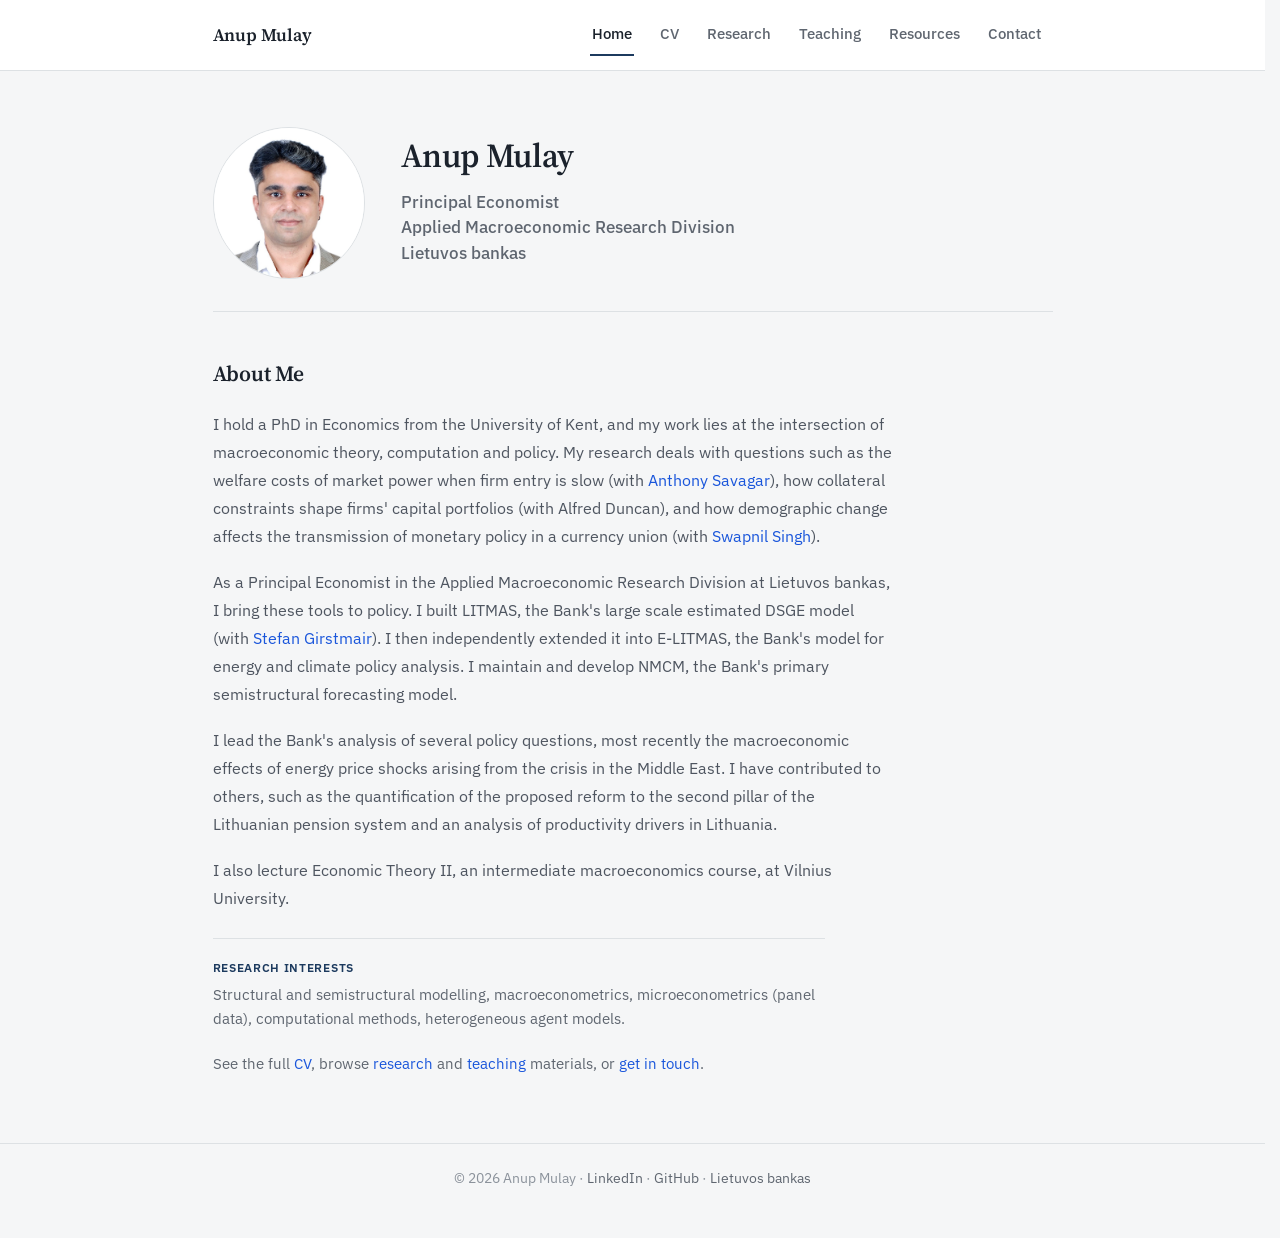
==== index.html @ 10b52e6d "Split the bio's Lietuvos bankas paragraph into models and policy work Co-Authored-By: Claude Opus 5." ====
<!DOCTYPE html>
<html lang="en">
<head>
<meta charset="UTF-8">
<meta name="viewport" content="width=device-width, initial-scale=1.0">
<title>Anup Mulay, Economist</title>
<meta name="description" content="Anup Mulay is a Principal Economist at Lietuvos bankas specialising in structural and semistructural modelling and macroeconomic policy.">
<meta property="og:title" content="Anup Mulay, Economist">
<meta property="og:description" content="Principal Economist, Lietuvos bankas. Structural and semistructural modelling, policy scenarios, and macroeconomic forecasting.">
<meta property="og:type" content="website">
<meta property="og:image" content="assets/images/anup-mulay.jpg?v=2">
<meta name="google-site-verification" content="DKYR2qPB0Q_RHC6xR3OHBhrATOB_sz1ToDyqzYiDLmU" />
<link rel="icon" href="data:,">
<link rel="preconnect" href="https://fonts.googleapis.com">
<link rel="preconnect" href="https://fonts.gstatic.com" crossorigin>
<link rel="stylesheet" href="https://fonts.googleapis.com/css2?family=IBM+Plex+Sans:wght@400;500;600;700&family=Source+Serif+4:opsz,wght@8..60,500;8..60,600;8..60,700&display=swap">
<link rel="stylesheet" href="css/style.css?v=2">
</head>
<body>

<header class="site-header">
  <div class="nav-inner">
    <a class="brand" href="index.html">Anup Mulay</a>
    <button class="nav-toggle" aria-label="Toggle navigation">☰</button>
    <nav class="site-nav">
      <ul>
        <li><a href="index.html" class="active">Home</a></li>
        <li><a href="cv.html">CV</a></li>
        <li><a href="research.html">Research</a></li>
        <li><a href="teaching.html">Teaching</a></li>
        <li><a href="resources.html">Resources</a></li>
        <li><a href="contact.html">Contact</a></li>
      </ul>
    </nav>
  </div>
</header>

<main class="wrap">

  <section class="hero">
    <div class="hero-grid">
      <img class="avatar" src="assets/images/anup-mulay.jpg?v=2" alt="Anup Mulay">
      <div>
        <h1>Anup Mulay</h1>
        <p class="role">
          Principal Economist<br>
          Applied Macroeconomic Research Division<br>
          Lietuvos bankas
        </p>
      </div>
    </div>
  </section>

  <section class="section">
    <h2>About Me</h2>
    <div class="bio-text">
      <p>
        I hold a PhD in Economics from the University of Kent, and my work lies at the
        intersection of macroeconomic theory, computation and policy. My research deals with
        questions such as the welfare costs of market power when firm entry is slow (with
        <a href="https://www.asavagar.com/" target="_blank" rel="noopener">Anthony Savagar</a>), how collateral constraints shape firms' capital portfolios (with
        Alfred Duncan), and how demographic change affects the transmission of monetary policy in
        a currency union (with <a href="https://swapnil1987.github.io/" target="_blank" rel="noopener">Swapnil Singh</a>).
      </p>
      <p>
        As a Principal Economist in the Applied Macroeconomic Research Division at Lietuvos
        bankas, I bring these tools to policy. I built LITMAS, the Bank's large scale estimated
        DSGE model (with <a href="https://stefangirstmair.github.io/" target="_blank" rel="noopener">Stefan Girstmair</a>). I then independently extended it into E-LITMAS,
        the Bank's model for energy and climate policy analysis. I maintain and develop NMCM, the
        Bank's primary semistructural forecasting model.
      </p>
      <p>
        I lead the Bank's analysis of several policy questions, most recently the macroeconomic
        effects of energy price shocks arising from the crisis in the Middle East. I have
        contributed to others, such as the quantification of the proposed reform to the second pillar of the
        Lithuanian pension system and an analysis of productivity drivers in Lithuania.
      </p>
      <p>
        I also lecture Economic Theory II, an intermediate macroeconomics course, at Vilnius
        University.
      </p>
    </div>

    <p class="interests">
      <span class="interests-label">Research interests</span>
      Structural and semistructural modelling, macroeconometrics, microeconometrics (panel data), computational methods, heterogeneous agent models.
    </p>

    <p class="more-links">
      See the full <a href="cv.html">CV</a>, browse <a href="research.html">research</a> and
      <a href="teaching.html">teaching</a> materials, or <a href="contact.html">get in touch</a>.
    </p>
  </section>

</main>

<footer class="site-footer">
  <div class="wrap">
    &copy; <span id="year"></span> Anup Mulay &middot;
    <a href="https://www.linkedin.com/in/anupmulay1" target="_blank" rel="noopener">LinkedIn</a> &middot;
    <a href="https://github.com/anupmulay" target="_blank" rel="noopener">GitHub</a> &middot;
    <a href="https://www.lb.lt/en/anup-shamsundar-mulay" target="_blank" rel="noopener">Lietuvos bankas</a>
  </div>
</footer>

<script src="js/main.js"></script>
<script>document.getElementById("year").textContent = new Date().getFullYear();</script>
</body>
</html>
---- css/style.css ----
/* ===== Design tokens: Navy & Slate ===== */
:root {
  --bg: #f5f6f7;
  --surface: #ffffff;
  --border: #dde1e4;
  --text: #1b222c;
  --text-muted: #5f6670;
  --text-faint: #8b929b;
  --accent: #1c3a5e;
  --accent-dark: #142a44;
  --accent-tint: #e4e9ee;
  --link: #1a56db;
  --link-hover: #123f9e;
  --shadow: none;
  --shadow-md: none;
  --radius: 4px;
  --max-width: 880px;
  --font-ui: 'IBM Plex Sans', -apple-system, BlinkMacSystemFont, "Segoe UI", Roboto, Helvetica, Arial, sans-serif;
  --font-display: 'Source Serif 4', Georgia, 'Times New Roman', serif;
}

* { box-sizing: border-box; }

html { scroll-behavior: smooth; scrollbar-gutter: stable; }

body {
  margin: 0;
  background: var(--bg);
  color: var(--text);
  font-family: var(--font-ui);
  line-height: 1.6;
  -webkit-font-smoothing: antialiased;
}

a { color: var(--link); text-decoration: none; }
a:hover { color: var(--link-hover); text-decoration: underline; }

img { max-width: 100%; display: block; }

.wrap {
  max-width: var(--max-width);
  margin: 0 auto;
  padding: 0 20px;
}

/* ===== Header / Nav ===== */
header.site-header {
  position: sticky;
  top: 0;
  z-index: 10;
  background: var(--surface);
  border-bottom: 1px solid var(--border);
}

.nav-inner {
  max-width: var(--max-width);
  margin: 0 auto;
  padding: 14px 20px;
  display: flex;
  align-items: center;
  justify-content: space-between;
}

.brand {
  font-family: var(--font-display);
  font-weight: 600;
  font-size: 1.1rem;
  color: var(--text);
  letter-spacing: -0.01em;
}
.brand:hover { color: var(--text); text-decoration: none; }

nav.site-nav ul {
  list-style: none;
  display: flex;
  gap: 4px;
  margin: 0;
  padding: 0;
}

nav.site-nav a {
  color: var(--text-muted);
  font-size: 0.92rem;
  font-weight: 500;
  padding: 8px 2px;
  margin: 0 10px;
  border-bottom: 2px solid transparent;
  display: inline-block;
}

nav.site-nav a:hover {
  color: var(--text);
  text-decoration: none;
  border-bottom-color: var(--border);
}

nav.site-nav a.active {
  color: var(--text);
  border-bottom-color: var(--accent);
}

.nav-toggle {
  display: none;
  background: none;
  border: 1px solid var(--border);
  border-radius: 8px;
  padding: 7px 10px;
  color: var(--text);
  font-size: 1rem;
  cursor: pointer;
}

@media (max-width: 640px) {
  .nav-toggle { display: block; }
  nav.site-nav {
    display: none;
    width: 100%;
  }
  nav.site-nav.open { display: block; }
  nav.site-nav ul {
    flex-direction: column;
    gap: 2px;
    padding: 8px 0 14px;
  }
  nav.site-nav a {
    margin: 0;
    border-bottom: none;
    border-left: 2px solid transparent;
    padding: 8px 12px;
  }
  nav.site-nav a:hover { border-left-color: var(--border); }
  nav.site-nav a.active { border-left-color: var(--accent); }
  .nav-inner { flex-wrap: wrap; }
}

/* ===== Hero ===== */
.hero {
  padding: 56px 0 32px;
  border-bottom: 1px solid var(--border);
}

.hero-grid {
  display: flex;
  align-items: center;
  gap: 36px;
}

.avatar {
  width: 152px;
  height: 152px;
  border-radius: 50%;
  object-fit: cover;
  border: 1px solid var(--border);
  flex-shrink: 0;
}

.avatar-fallback {
  width: 128px;
  height: 128px;
  border-radius: 50%;
  background: var(--accent);
  color: #fff;
  display: flex;
  align-items: center;
  justify-content: center;
  font-size: 2.2rem;
  font-weight: 700;
  flex-shrink: 0;
  box-shadow: var(--shadow-md);
}

.hero h1 {
  font-family: var(--font-display);
  font-weight: 600;
  margin: 0 0 6px;
  font-size: 2.1rem;
  letter-spacing: -0.01em;
}

.hero .role {
  margin: 0 0 10px;
  color: var(--text-muted);
  font-size: 1.08rem;
  font-weight: 500;
  line-height: 1.5;
}

@media (max-width: 560px) {
  .hero-grid { flex-direction: column; text-align: center; align-items: center; }
}

/* ===== Bio ===== */
.bio-text p {
  color: #4e5560;
  font-size: 1rem;
  line-height: 1.75;
  max-width: 68ch;
  margin: 0 0 18px;
  text-align: left;
}
.bio-text p:last-child { margin-bottom: 0; }

.interests {
  margin: 26px 0 0;
  padding-top: 20px;
  border-top: 1px solid var(--border);
  color: var(--text-muted);
  font-size: 0.92rem;
  max-width: 68ch;
}
.interests-label {
  display: block;
  text-transform: uppercase;
  letter-spacing: 0.06em;
  font-size: 0.72rem;
  font-weight: 600;
  color: var(--accent);
  margin-bottom: 6px;
}

.more-links {
  margin: 20px 0 0;
  color: var(--text-muted);
  font-size: 0.95rem;
  max-width: 68ch;
}

/* ===== Section / cards ===== */
.section { padding: 28px 0; }
.section h2 {
  font-family: var(--font-display);
  font-weight: 600;
  font-size: 1.35rem;
  letter-spacing: -0.01em;
  margin-bottom: 18px;
}

.card {
  background: var(--surface);
  border: 1px solid var(--border);
  border-radius: var(--radius);
  padding: 20px 22px;
  box-shadow: var(--shadow);
}

.card + .card { margin-top: 14px; }

/* ===== Timeline (CV) ===== */
.timeline-item {
  border-left: 2px solid var(--border);
  padding: 2px 0 24px 22px;
  position: relative;
}
.timeline-item::before {
  content: "";
  position: absolute;
  left: -6px;
  top: 4px;
  width: 10px;
  height: 10px;
  border-radius: 50%;
  background: var(--accent);
}
.timeline-item:last-child { padding-bottom: 2px; }

.timeline-item h3 {
  font-family: var(--font-display);
  font-weight: 600;
  margin: 0 0 2px;
  font-size: 1.05rem;
}
.timeline-item .org {
  color: var(--accent-dark);
  font-weight: 600;
  font-size: 0.92rem;
}
.timeline-item .meta {
  color: var(--text-faint);
  font-size: 0.82rem;
  margin: 2px 0 8px;
}
.timeline-item ul {
  margin: 6px 0 0;
  padding-left: 18px;
  color: var(--text-muted);
  font-size: 0.92rem;
}
.timeline-item p {
  color: var(--text-muted);
  font-size: 0.92rem;
  margin: 6px 0 0;
}
/* a second dated part under the same heading (e.g. two research assistant posts) */
.timeline-item ul + .org,
.timeline-item p + .org { margin-top: 14px; }

/* ===== Buttons ===== */
.btn {
  display: inline-flex;
  align-items: center;
  gap: 6px;
  background: var(--accent);
  color: #fff;
  font-weight: 600;
  font-size: 0.9rem;
  padding: 10px 18px;
  border-radius: 8px;
  box-shadow: var(--shadow);
}
.btn:hover { background: var(--accent-dark); color: #fff; text-decoration: none; }

.btn-outline {
  background: transparent;
  color: var(--accent-dark);
  border: 1px solid var(--accent);
}
.btn-outline:hover { background: var(--accent-tint); color: var(--accent-dark); }

/* ===== Research cards ===== */
.paper .paper-title {
  font-family: var(--font-display);
  font-size: 1.1rem;
  font-weight: 600;
  margin: 0 0 4px;
}
.paper .paper-meta {
  color: var(--text-faint);
  font-size: 0.85rem;
  margin: 0 0 10px;
}
.paper .status {
  display: inline-block;
  font-size: 0.75rem;
  font-weight: 700;
  text-transform: uppercase;
  letter-spacing: 0.03em;
  color: var(--accent-dark);
  background: var(--accent-tint);
  padding: 3px 9px;
  border-radius: 999px;
  margin-bottom: 10px;
}
.paper p { color: var(--text-muted); margin: 0 0 10px; font-size: 0.95rem; }

/* ===== Teaching ===== */
.lecture-list {
  list-style: none;
  margin: 0;
  padding: 0;
}
.lecture-item {
  display: flex;
  align-items: baseline;
  justify-content: space-between;
  gap: 16px;
  padding: 14px 0;
  border-bottom: 1px solid var(--border);
}
.lecture-item:last-child { border-bottom: none; }
.lecture-num {
  font-family: var(--font-display);
  color: var(--accent);
  font-weight: 600;
  font-size: 0.85rem;
  flex-shrink: 0;
  width: 70px;
}
.lecture-body { flex: 1; min-width: 0; }
.lecture-title { font-weight: 600; font-size: 0.95rem; margin: 0 0 2px; }
.lecture-topics { color: var(--text-faint); font-size: 0.82rem; margin: 0; }
.lecture-dl {
  flex-shrink: 0;
  font-size: 0.82rem;
  font-weight: 600;
  color: var(--accent);
  padding: 6px 12px;
  border: 1px solid var(--border);
  border-radius: 7px;
}
.lecture-dl:hover { background: var(--accent-tint); text-decoration: none; }

/* ===== Resource lists ===== */
.resource-list {
  list-style: none;
  margin: 0;
  padding: 0;
}
.resource-list li {
  padding: 10px 0;
  border-bottom: 1px solid var(--border);
  font-size: 0.95rem;
}
.resource-list li:last-child { border-bottom: none; }
.resource-list a { font-weight: 600; }
.resource-list .url {
  display: block;
  color: var(--text-faint);
  font-size: 0.8rem;
  margin-top: 2px;
}

/* ===== Contact ===== */
.contact-grid {
  display: grid;
  grid-template-columns: repeat(auto-fit, minmax(220px, 1fr));
  gap: 14px;
}
.contact-card {
  background: var(--surface);
  border: 1px solid var(--border);
  border-radius: var(--radius);
  padding: 18px;
  box-shadow: var(--shadow);
  display: flex;
  align-items: center;
  gap: 12px;
}
.contact-card .icon {
  width: 38px;
  height: 38px;
  border-radius: 10px;
  background: var(--accent-tint);
  color: var(--accent-dark);
  display: flex;
  align-items: center;
  justify-content: center;
  font-size: 1.1rem;
  flex-shrink: 0;
}
.contact-card .contact-name {
  font-weight: 600;
  font-size: 0.95rem;
  min-width: 0;
}

/* ===== Footer ===== */
footer.site-footer {
  border-top: 1px solid var(--border);
  margin-top: 40px;
  padding: 24px 0 48px;
  color: var(--text-faint);
  font-size: 0.85rem;
  text-align: center;
}
footer.site-footer a { color: var(--text-muted); }
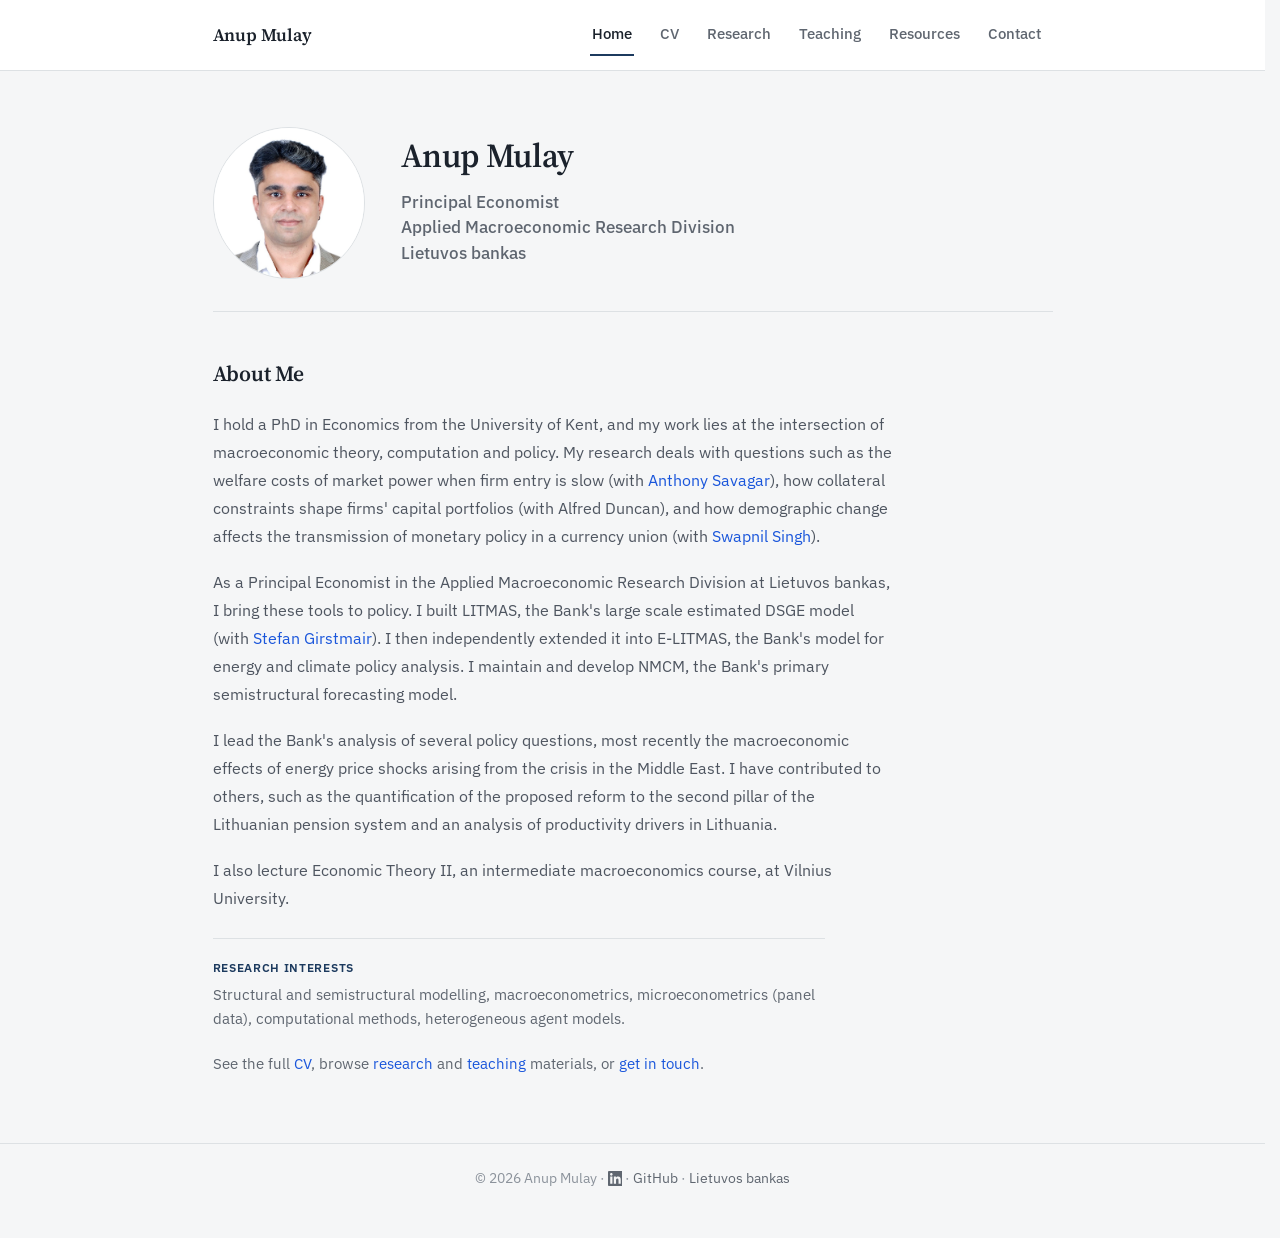
==== commit 4997ed0d: "Show the LinkedIn logo instead of the word in the footer and contact card Co-Authored-By: Claude Opu" ====
--- a/index.html
+++ b/index.html
@@ -14,7 +14,7 @@
 <link rel="preconnect" href="https://fonts.googleapis.com">
 <link rel="preconnect" href="https://fonts.gstatic.com" crossorigin>
 <link rel="stylesheet" href="https://fonts.googleapis.com/css2?family=IBM+Plex+Sans:wght@400;500;600;700&family=Source+Serif+4:opsz,wght@8..60,500;8..60,600;8..60,700&display=swap">
-<link rel="stylesheet" href="css/style.css?v=2">
+<link rel="stylesheet" href="css/style.css?v=3">
 </head>
 <body>
 
@@ -97,7 +97,7 @@
 <footer class="site-footer">
   <div class="wrap">
     &copy; <span id="year"></span> Anup Mulay &middot;
-    <a href="https://www.linkedin.com/in/anupmulay1" target="_blank" rel="noopener">LinkedIn</a> &middot;
+    <a href="https://www.linkedin.com/in/anupmulay1" target="_blank" rel="noopener" aria-label="LinkedIn" title="LinkedIn"><svg class="li-logo" viewBox="0 0 24 24" aria-hidden="true" focusable="false"><path fill-rule="evenodd" d="M20.447 20.452h-3.554v-5.569c0-1.328-.027-3.037-1.852-3.037-1.853 0-2.136 1.445-2.136 2.939v5.667H9.351V9h3.414v1.561h.046c.477-.9 1.637-1.85 3.37-1.85 3.601 0 4.267 2.37 4.267 5.455v6.286zM5.337 7.433c-1.144 0-2.063-.926-2.063-2.065 0-1.138.92-2.063 2.063-2.063 1.14 0 2.064.925 2.064 2.063 0 1.139-.925 2.065-2.064 2.065zm1.782 13.019H3.555V9h3.564v11.452zM22.225 0H1.771C.792 0 0 .774 0 1.729v20.542C0 23.227.792 24 1.771 24h20.451C23.2 24 24 23.227 24 22.271V1.729C24 .774 23.2 0 22.222 0h.003z"/></svg></a> &middot;
     <a href="https://github.com/anupmulay" target="_blank" rel="noopener">GitHub</a> &middot;
     <a href="https://www.lb.lt/en/anup-shamsundar-mulay" target="_blank" rel="noopener">Lietuvos bankas</a>
   </div>
--- a/css/style.css
+++ b/css/style.css
@@ -427,6 +427,10 @@
   font-size: 1.1rem;
   flex-shrink: 0;
 }
+.contact-card .icon svg {
+  width: 20px;
+  height: 20px;
+}
 .contact-card .contact-name {
   font-weight: 600;
   font-size: 0.95rem;
@@ -443,3 +447,12 @@
   text-align: center;
 }
 footer.site-footer a { color: var(--text-muted); }
+
+/* ===== LinkedIn logo (footer and contact card) ===== */
+.li-logo {
+  display: inline-block;
+  width: 1.1em;
+  height: 1.1em;
+  fill: currentColor;
+  vertical-align: -0.2em;
+}
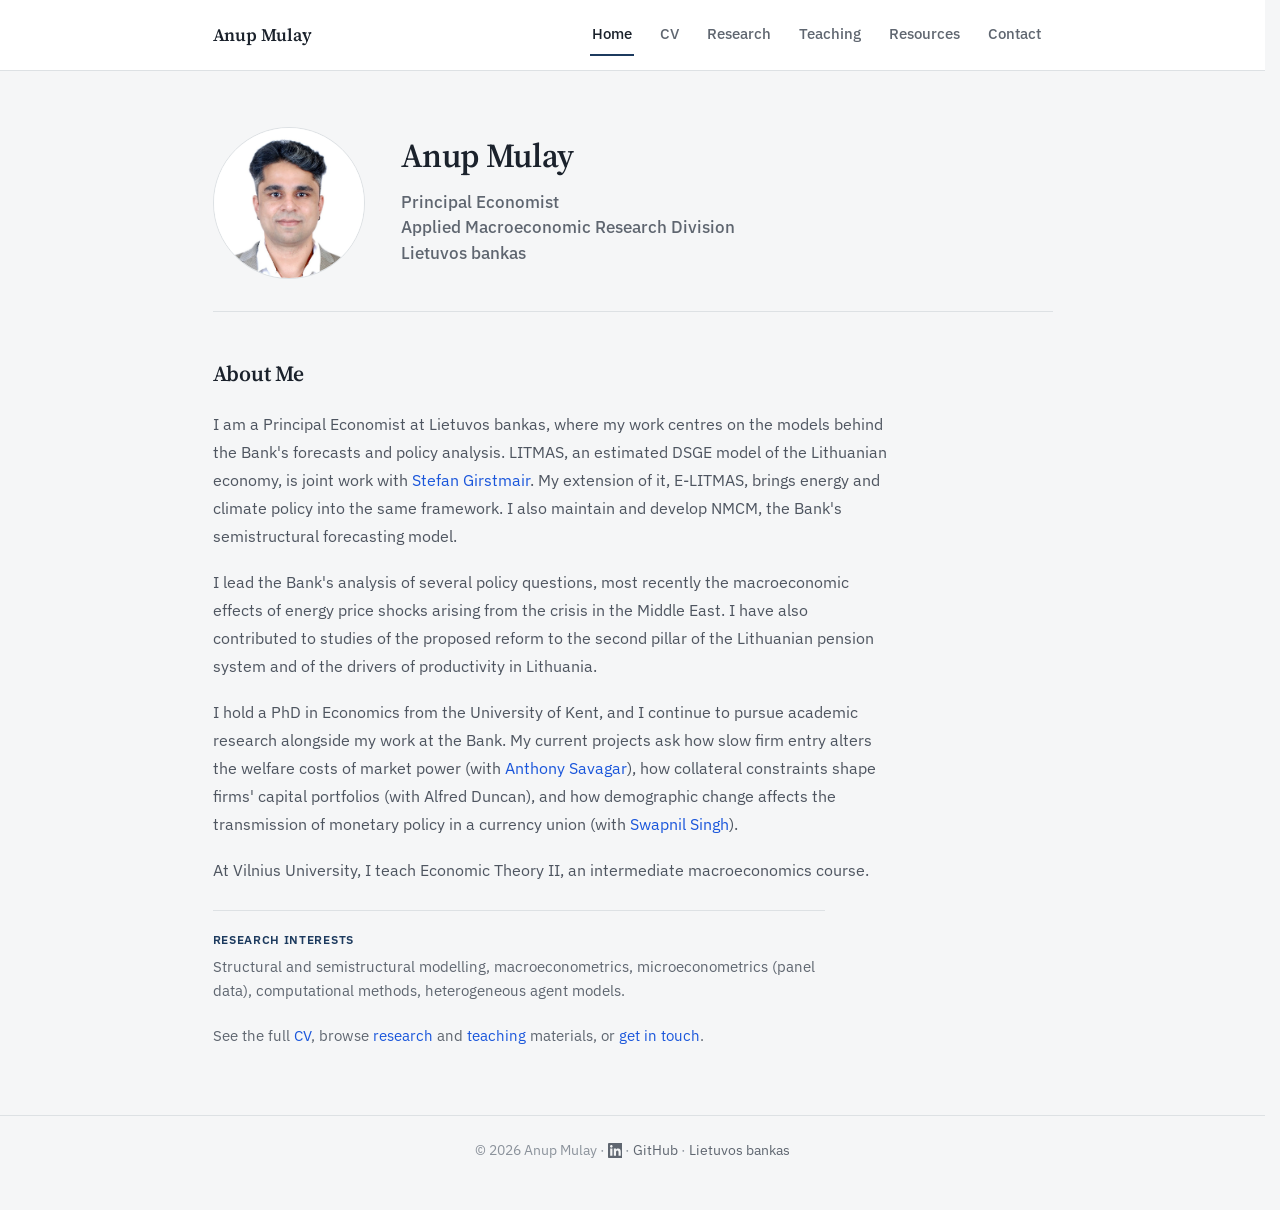
==== commit 50e036be: "Rewrite the bio, CV and research text in an understated tone The bio now opens with the Bank's model" ====
--- a/index.html
+++ b/index.html
@@ -55,29 +55,27 @@
     <h2>About Me</h2>
     <div class="bio-text">
       <p>
-        I hold a PhD in Economics from the University of Kent, and my work lies at the
-        intersection of macroeconomic theory, computation and policy. My research deals with
-        questions such as the welfare costs of market power when firm entry is slow (with
-        <a href="https://www.asavagar.com/" target="_blank" rel="noopener">Anthony Savagar</a>), how collateral constraints shape firms' capital portfolios (with
-        Alfred Duncan), and how demographic change affects the transmission of monetary policy in
-        a currency union (with <a href="https://swapnil1987.github.io/" target="_blank" rel="noopener">Swapnil Singh</a>).
-      </p>
-      <p>
-        As a Principal Economist in the Applied Macroeconomic Research Division at Lietuvos
-        bankas, I bring these tools to policy. I built LITMAS, the Bank's large scale estimated
-        DSGE model (with <a href="https://stefangirstmair.github.io/" target="_blank" rel="noopener">Stefan Girstmair</a>). I then independently extended it into E-LITMAS,
-        the Bank's model for energy and climate policy analysis. I maintain and develop NMCM, the
-        Bank's primary semistructural forecasting model.
+        I am a Principal Economist at Lietuvos bankas, where my work centres on the models behind
+        the Bank's forecasts and policy analysis. LITMAS, an estimated DSGE model of the
+        Lithuanian economy, is joint work with <a href="https://stefangirstmair.github.io/" target="_blank" rel="noopener">Stefan Girstmair</a>. My extension of it,
+        E-LITMAS, brings energy and climate policy into the same framework. I also maintain and
+        develop NMCM, the Bank's semistructural forecasting model.
       </p>
       <p>
         I lead the Bank's analysis of several policy questions, most recently the macroeconomic
-        effects of energy price shocks arising from the crisis in the Middle East. I have
-        contributed to others, such as the quantification of the proposed reform to the second pillar of the
-        Lithuanian pension system and an analysis of productivity drivers in Lithuania.
+        effects of energy price shocks arising from the crisis in the Middle East. I have also
+        contributed to studies of the proposed reform to the second pillar of the Lithuanian
+        pension system and of the drivers of productivity in Lithuania.
       </p>
       <p>
-        I also lecture Economic Theory II, an intermediate macroeconomics course, at Vilnius
-        University.
+        I hold a PhD in Economics from the University of Kent, and I continue to pursue academic
+        research alongside my work at the Bank. My current projects ask how slow firm entry alters
+        the welfare costs of market power (with <a href="https://www.asavagar.com/" target="_blank" rel="noopener">Anthony Savagar</a>), how collateral
+        constraints shape firms' capital portfolios (with Alfred Duncan), and how demographic
+        change affects the transmission of monetary policy in a currency union (with <a href="https://swapnil1987.github.io/" target="_blank" rel="noopener">Swapnil Singh</a>).
+      </p>
+      <p>
+        At Vilnius University, I teach Economic Theory II, an intermediate macroeconomics course.
       </p>
     </div>
 
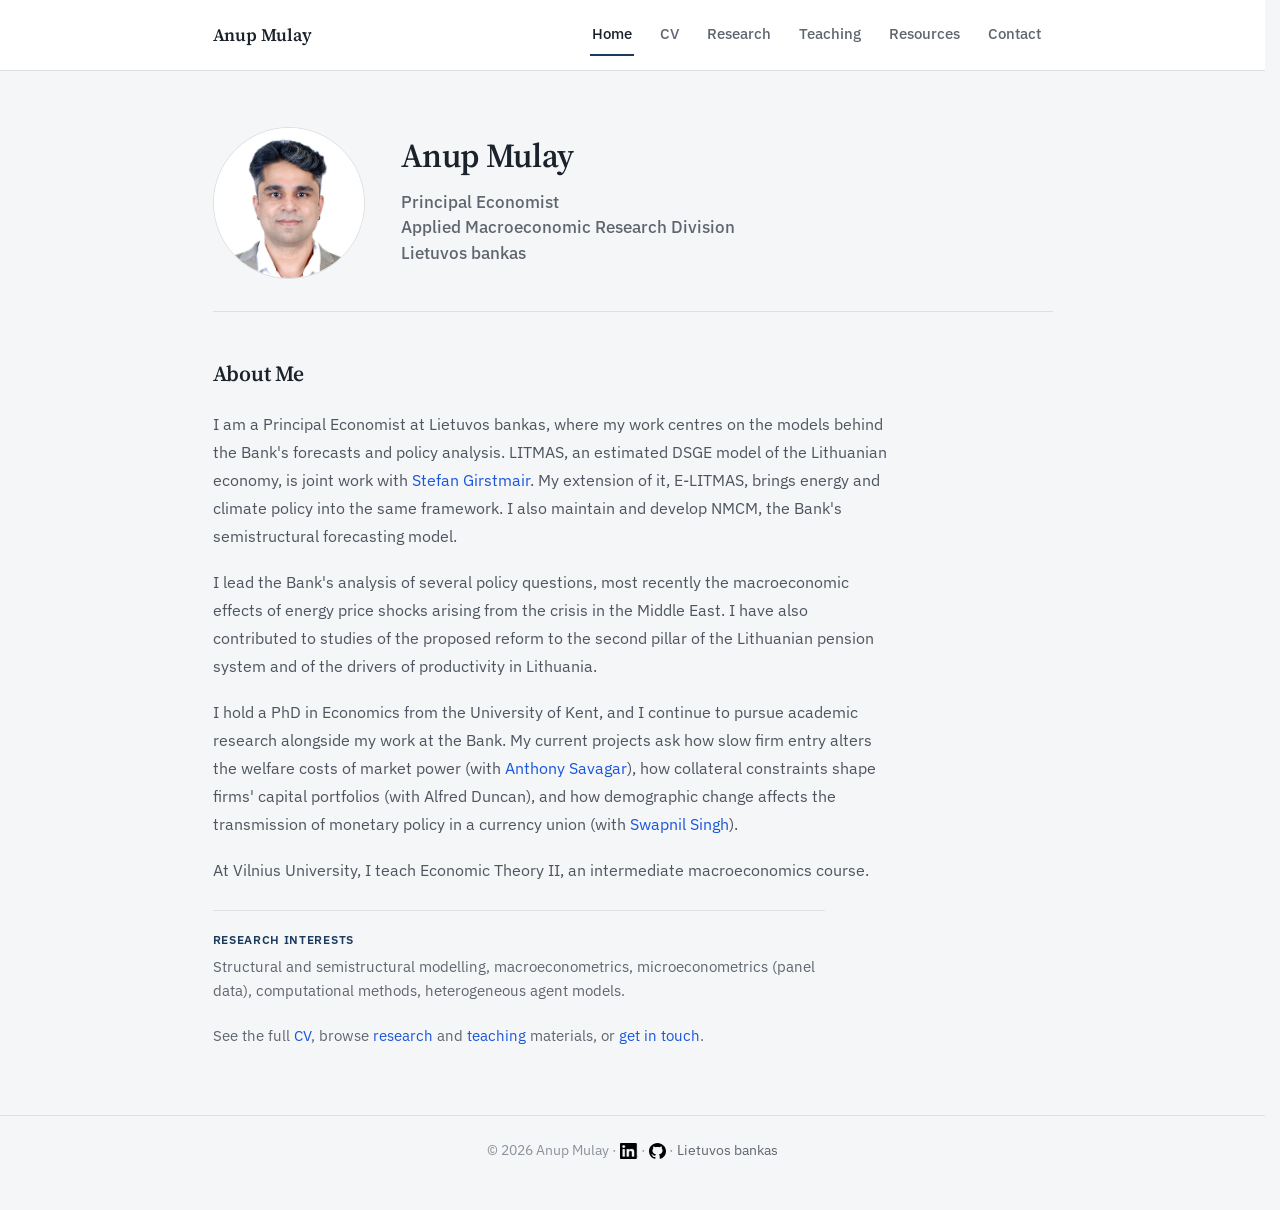
==== commit 966890c6: "Use the official LinkedIn and GitHub logos, in black Both logos are the unaltered files from the com" ====
--- a/index.html
+++ b/index.html
@@ -14,7 +14,7 @@
 <link rel="preconnect" href="https://fonts.googleapis.com">
 <link rel="preconnect" href="https://fonts.gstatic.com" crossorigin>
 <link rel="stylesheet" href="https://fonts.googleapis.com/css2?family=IBM+Plex+Sans:wght@400;500;600;700&family=Source+Serif+4:opsz,wght@8..60,500;8..60,600;8..60,700&display=swap">
-<link rel="stylesheet" href="css/style.css?v=3">
+<link rel="stylesheet" href="css/style.css?v=4">
 </head>
 <body>
 
@@ -95,8 +95,8 @@
 <footer class="site-footer">
   <div class="wrap">
     &copy; <span id="year"></span> Anup Mulay &middot;
-    <a href="https://www.linkedin.com/in/anupmulay1" target="_blank" rel="noopener" aria-label="LinkedIn" title="LinkedIn"><svg class="li-logo" viewBox="0 0 24 24" aria-hidden="true" focusable="false"><path fill-rule="evenodd" d="M20.447 20.452h-3.554v-5.569c0-1.328-.027-3.037-1.852-3.037-1.853 0-2.136 1.445-2.136 2.939v5.667H9.351V9h3.414v1.561h.046c.477-.9 1.637-1.85 3.37-1.85 3.601 0 4.267 2.37 4.267 5.455v6.286zM5.337 7.433c-1.144 0-2.063-.926-2.063-2.065 0-1.138.92-2.063 2.063-2.063 1.14 0 2.064.925 2.064 2.063 0 1.139-.925 2.065-2.064 2.065zm1.782 13.019H3.555V9h3.564v11.452zM22.225 0H1.771C.792 0 0 .774 0 1.729v20.542C0 23.227.792 24 1.771 24h20.451C23.2 24 24 23.227 24 22.271V1.729C24 .774 23.2 0 22.222 0h.003z"/></svg></a> &middot;
-    <a href="https://github.com/anupmulay" target="_blank" rel="noopener">GitHub</a> &middot;
+    <a href="https://www.linkedin.com/in/anupmulay1" target="_blank" rel="noopener" title="LinkedIn"><img class="brand-logo" src="assets/images/brand/linkedin-in-black.png" alt="LinkedIn" width="840" height="779"></a> &middot;
+    <a href="https://github.com/anupmulay" target="_blank" rel="noopener" title="GitHub"><img class="brand-logo" src="assets/images/brand/github-invertocat-black.svg" alt="GitHub" width="98" height="96"></a> &middot;
     <a href="https://www.lb.lt/en/anup-shamsundar-mulay" target="_blank" rel="noopener">Lietuvos bankas</a>
   </div>
 </footer>
--- a/css/style.css
+++ b/css/style.css
@@ -427,9 +427,12 @@
   font-size: 1.1rem;
   flex-shrink: 0;
 }
-.contact-card .icon svg {
-  width: 20px;
-  height: 20px;
+.contact-card .icon.brand {
+  background: none;
+}
+.contact-card .icon.brand img {
+  height: 30px;
+  width: auto;
 }
 .contact-card .contact-name {
   font-weight: 600;
@@ -448,11 +451,10 @@
 }
 footer.site-footer a { color: var(--text-muted); }
 
-/* ===== LinkedIn logo (footer and contact card) ===== */
-.li-logo {
+/* ===== Brand logos: official LinkedIn and GitHub files, unaltered, in black ===== */
+.brand-logo {
   display: inline-block;
-  width: 1.1em;
-  height: 1.1em;
-  fill: currentColor;
-  vertical-align: -0.2em;
-}
+  height: 1.2em;
+  width: auto;
+  vertical-align: -0.3em;
+}
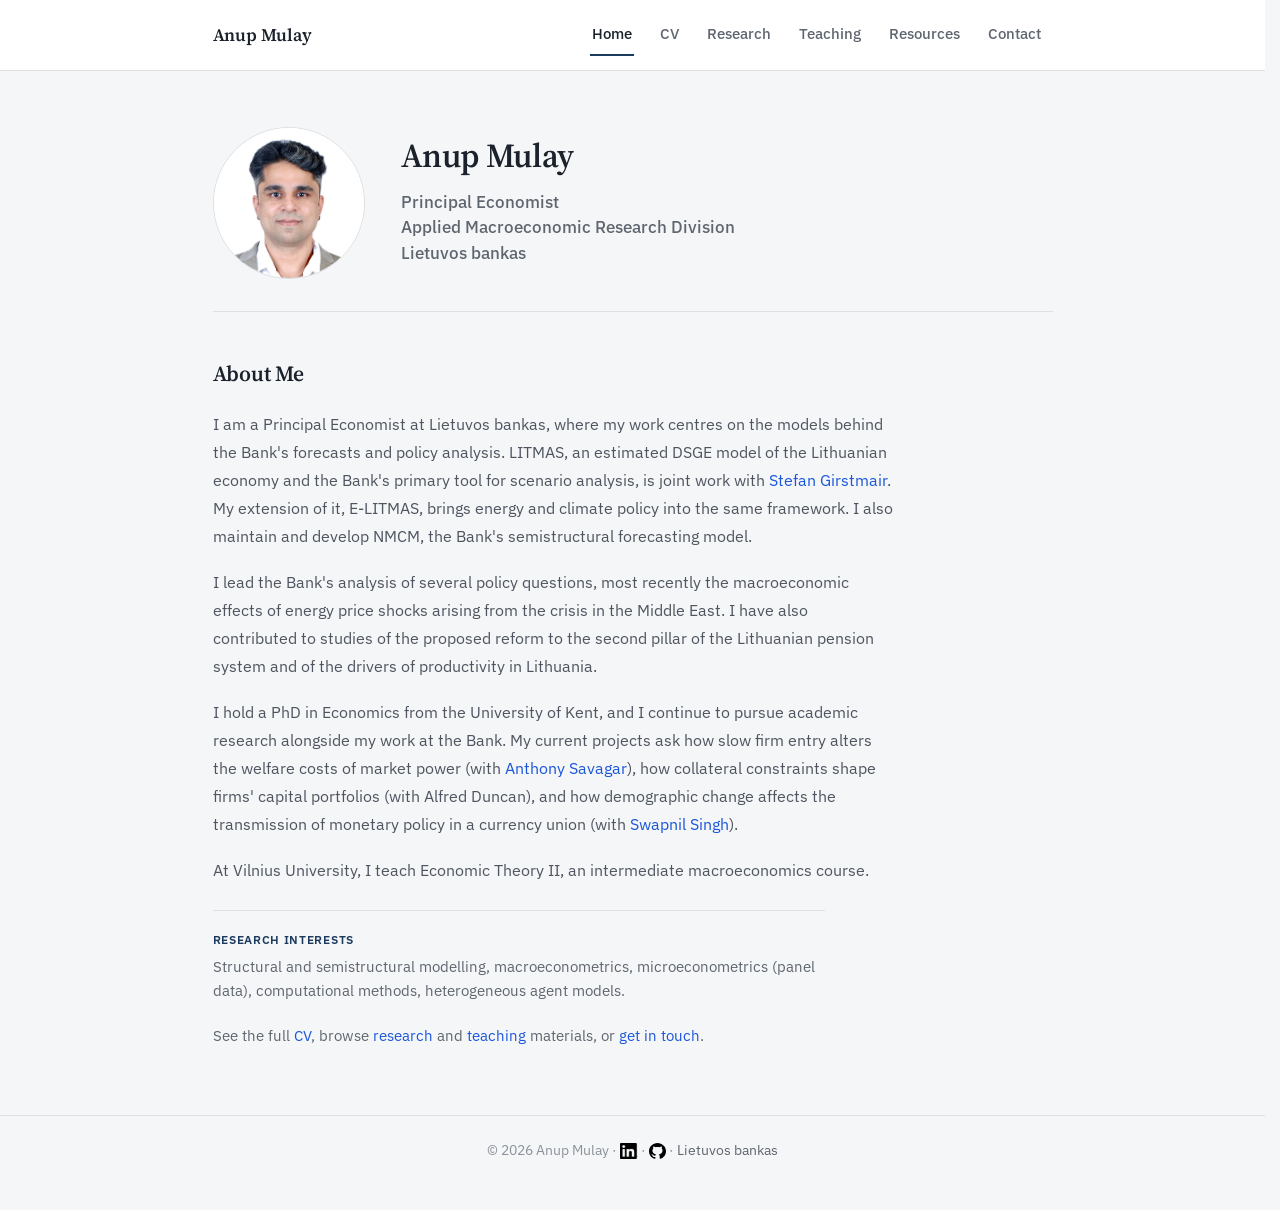
==== commit 2979c0a8: "Describe LITMAS as the Bank's main scenario tool and add an email icon The bio now calls LITMAS the " ====
--- a/index.html
+++ b/index.html
@@ -14,7 +14,7 @@
 <link rel="preconnect" href="https://fonts.googleapis.com">
 <link rel="preconnect" href="https://fonts.gstatic.com" crossorigin>
 <link rel="stylesheet" href="https://fonts.googleapis.com/css2?family=IBM+Plex+Sans:wght@400;500;600;700&family=Source+Serif+4:opsz,wght@8..60,500;8..60,600;8..60,700&display=swap">
-<link rel="stylesheet" href="css/style.css?v=4">
+<link rel="stylesheet" href="css/style.css?v=5">
 </head>
 <body>
 
@@ -57,7 +57,8 @@
       <p>
         I am a Principal Economist at Lietuvos bankas, where my work centres on the models behind
         the Bank's forecasts and policy analysis. LITMAS, an estimated DSGE model of the
-        Lithuanian economy, is joint work with <a href="https://stefangirstmair.github.io/" target="_blank" rel="noopener">Stefan Girstmair</a>. My extension of it,
+        Lithuanian economy and the Bank's primary tool for scenario analysis, is joint work with
+        <a href="https://stefangirstmair.github.io/" target="_blank" rel="noopener">Stefan Girstmair</a>. My extension of it,
         E-LITMAS, brings energy and climate policy into the same framework. I also maintain and
         develop NMCM, the Bank's semistructural forecasting model.
       </p>
--- a/css/style.css
+++ b/css/style.css
@@ -434,6 +434,9 @@
   height: 30px;
   width: auto;
 }
+.contact-card .icon.brand img.mail-icon {
+  height: 26px;
+}
 .contact-card .contact-name {
   font-weight: 600;
   font-size: 0.95rem;
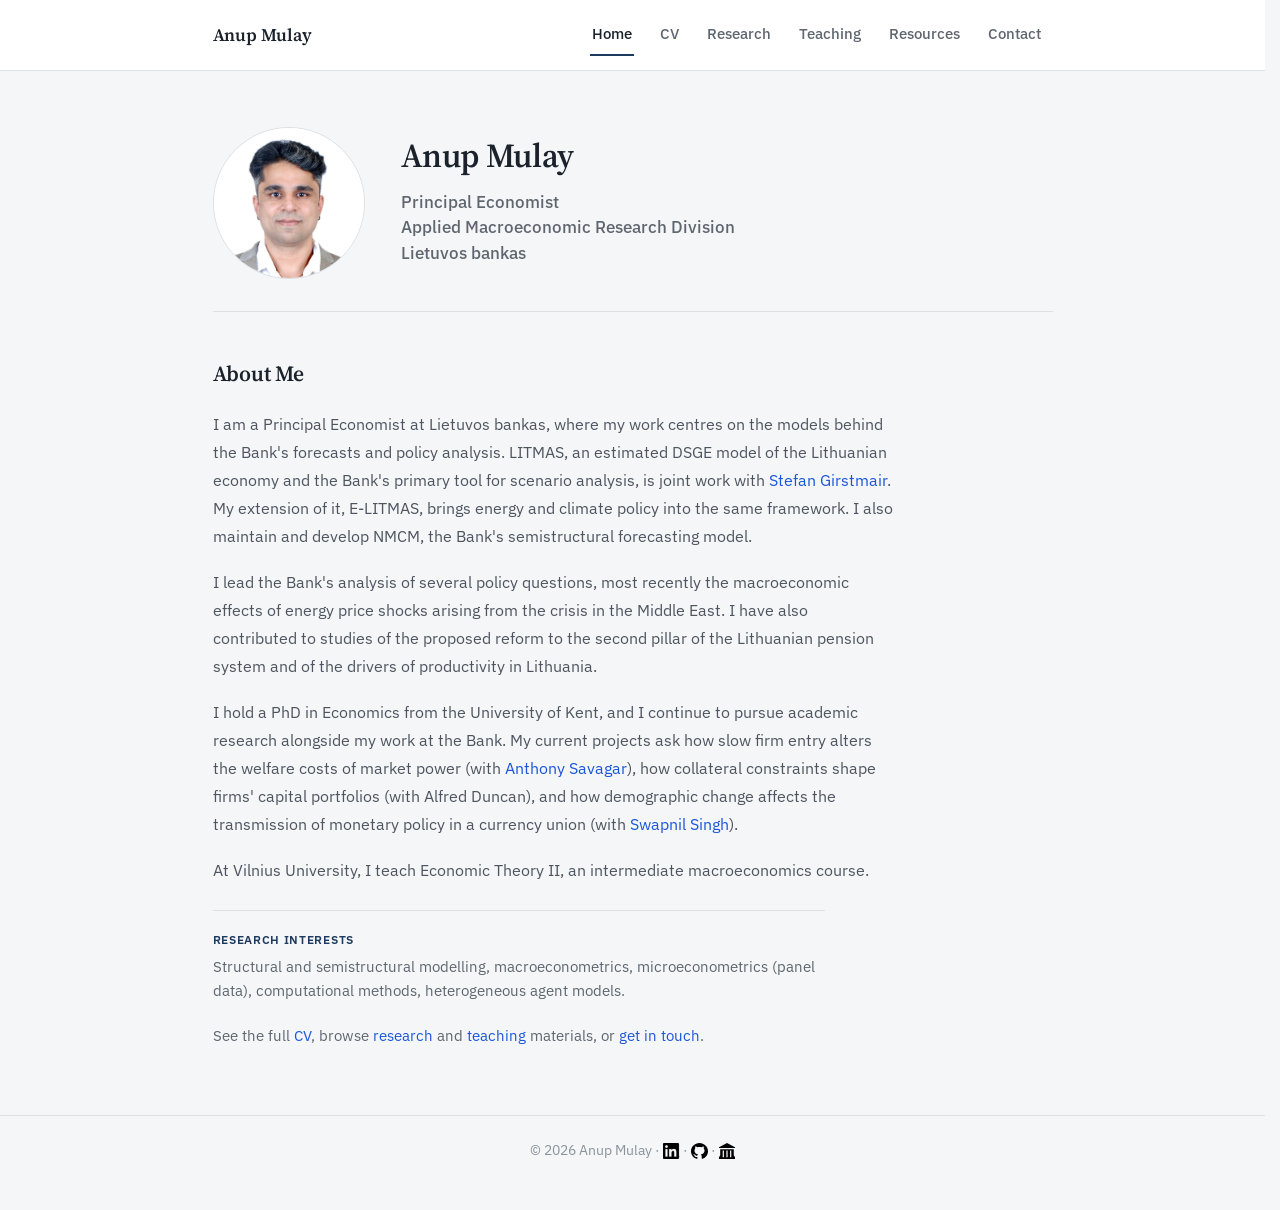
==== commit 366b6b49: "Show the building icon for Lietuvos bankas in the footer The footer link to Lietuvos bankas on every" ====
--- a/index.html
+++ b/index.html
@@ -14,7 +14,7 @@
 <link rel="preconnect" href="https://fonts.googleapis.com">
 <link rel="preconnect" href="https://fonts.gstatic.com" crossorigin>
 <link rel="stylesheet" href="https://fonts.googleapis.com/css2?family=IBM+Plex+Sans:wght@400;500;600;700&family=Source+Serif+4:opsz,wght@8..60,500;8..60,600;8..60,700&display=swap">
-<link rel="stylesheet" href="css/style.css?v=5">
+<link rel="stylesheet" href="css/style.css?v=6">
 </head>
 <body>
 
@@ -98,7 +98,7 @@
     &copy; <span id="year"></span> Anup Mulay &middot;
     <a href="https://www.linkedin.com/in/anupmulay1" target="_blank" rel="noopener" title="LinkedIn"><img class="brand-logo" src="assets/images/brand/linkedin-in-black.png" alt="LinkedIn" width="840" height="779"></a> &middot;
     <a href="https://github.com/anupmulay" target="_blank" rel="noopener" title="GitHub"><img class="brand-logo" src="assets/images/brand/github-invertocat-black.svg" alt="GitHub" width="98" height="96"></a> &middot;
-    <a href="https://www.lb.lt/en/anup-shamsundar-mulay" target="_blank" rel="noopener">Lietuvos bankas</a>
+    <a href="https://www.lb.lt/en/anup-shamsundar-mulay" target="_blank" rel="noopener" title="Lietuvos bankas"><img class="brand-logo" src="assets/images/icons/bank.svg" alt="Lietuvos bankas" width="26" height="26"></a>
   </div>
 </footer>
 
--- a/css/style.css
+++ b/css/style.css
@@ -401,46 +401,32 @@
 
 /* ===== Contact ===== */
 .contact-grid {
-  display: grid;
-  grid-template-columns: repeat(auto-fit, minmax(220px, 1fr));
-  gap: 14px;
-}
+  display: flex;
+  flex-wrap: wrap;
+  gap: 12px;
+}
+/* One small square box per contact, just large enough for its icon. */
 .contact-card {
   background: var(--surface);
   border: 1px solid var(--border);
   border-radius: var(--radius);
-  padding: 18px;
   box-shadow: var(--shadow);
-  display: flex;
-  align-items: center;
-  gap: 12px;
-}
-.contact-card .icon {
-  width: 38px;
-  height: 38px;
-  border-radius: 10px;
-  background: var(--accent-tint);
-  color: var(--accent-dark);
+  width: 56px;
+  height: 56px;
   display: flex;
   align-items: center;
   justify-content: center;
-  font-size: 1.1rem;
   flex-shrink: 0;
 }
-.contact-card .icon.brand {
-  background: none;
-}
-.contact-card .icon.brand img {
+.contact-card:hover {
+  border-color: var(--text-faint);
+}
+.contact-card img {
   height: 30px;
   width: auto;
 }
-.contact-card .icon.brand img.mail-icon {
+.contact-card img.mail-icon {
   height: 26px;
-}
-.contact-card .contact-name {
-  font-weight: 600;
-  font-size: 0.95rem;
-  min-width: 0;
 }
 
 /* ===== Footer ===== */
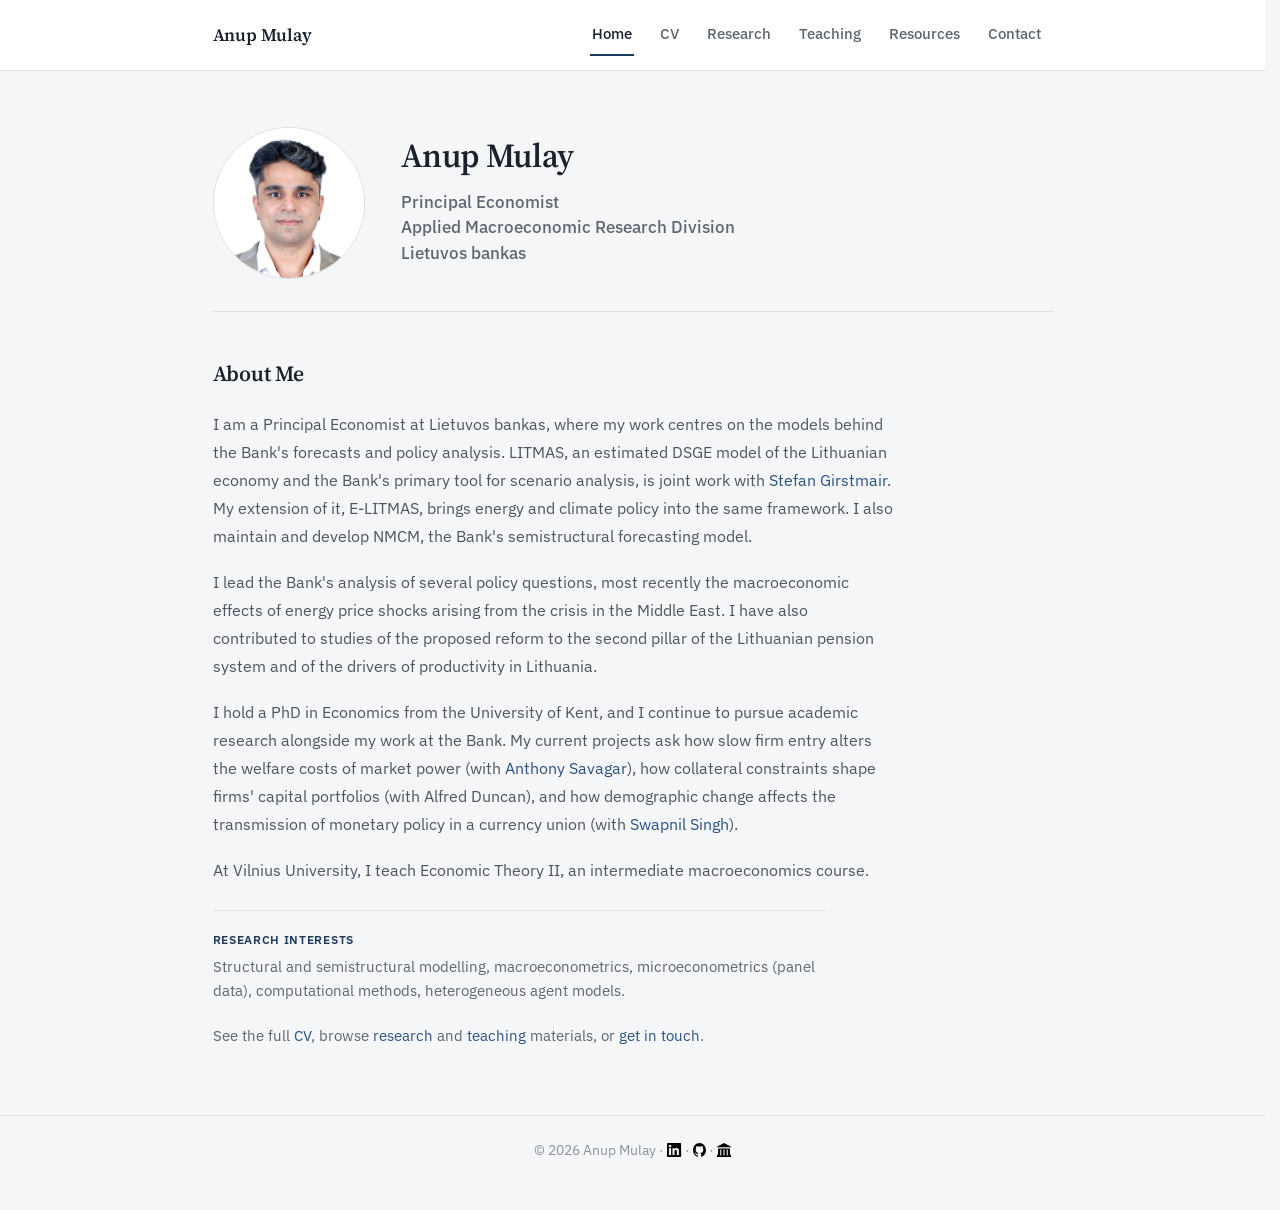
==== commit 429863e1: "Quieter link colour, plain status labels and smaller footer icons Links use a deep muted blue (#2c52" ====
--- a/index.html
+++ b/index.html
@@ -14,7 +14,7 @@
 <link rel="preconnect" href="https://fonts.googleapis.com">
 <link rel="preconnect" href="https://fonts.gstatic.com" crossorigin>
 <link rel="stylesheet" href="https://fonts.googleapis.com/css2?family=IBM+Plex+Sans:wght@400;500;600;700&family=Source+Serif+4:opsz,wght@8..60,500;8..60,600;8..60,700&display=swap">
-<link rel="stylesheet" href="css/style.css?v=6">
+<link rel="stylesheet" href="css/style.css?v=7">
 </head>
 <body>
 
--- a/css/style.css
+++ b/css/style.css
@@ -9,8 +9,8 @@
   --accent: #1c3a5e;
   --accent-dark: #142a44;
   --accent-tint: #e4e9ee;
-  --link: #1a56db;
-  --link-hover: #123f9e;
+  --link: #2c5282;
+  --link-hover: #142a44;
   --shadow: none;
   --shadow-md: none;
   --radius: 4px;
@@ -329,16 +329,11 @@
   margin: 0 0 10px;
 }
 .paper .status {
-  display: inline-block;
-  font-size: 0.75rem;
-  font-weight: 700;
-  text-transform: uppercase;
-  letter-spacing: 0.03em;
-  color: var(--accent-dark);
-  background: var(--accent-tint);
-  padding: 3px 9px;
-  border-radius: 999px;
-  margin-bottom: 10px;
+  display: block;
+  font-size: 0.85rem;
+  font-style: italic;
+  color: var(--text-muted);
+  margin-bottom: 6px;
 }
 .paper p { color: var(--text-muted); margin: 0 0 10px; font-size: 0.95rem; }
 
@@ -443,7 +438,7 @@
 /* ===== Brand logos: official LinkedIn and GitHub files, unaltered, in black ===== */
 .brand-logo {
   display: inline-block;
-  height: 1.2em;
+  height: 1em;
   width: auto;
-  vertical-align: -0.3em;
-}
+  vertical-align: -0.15em;
+}
